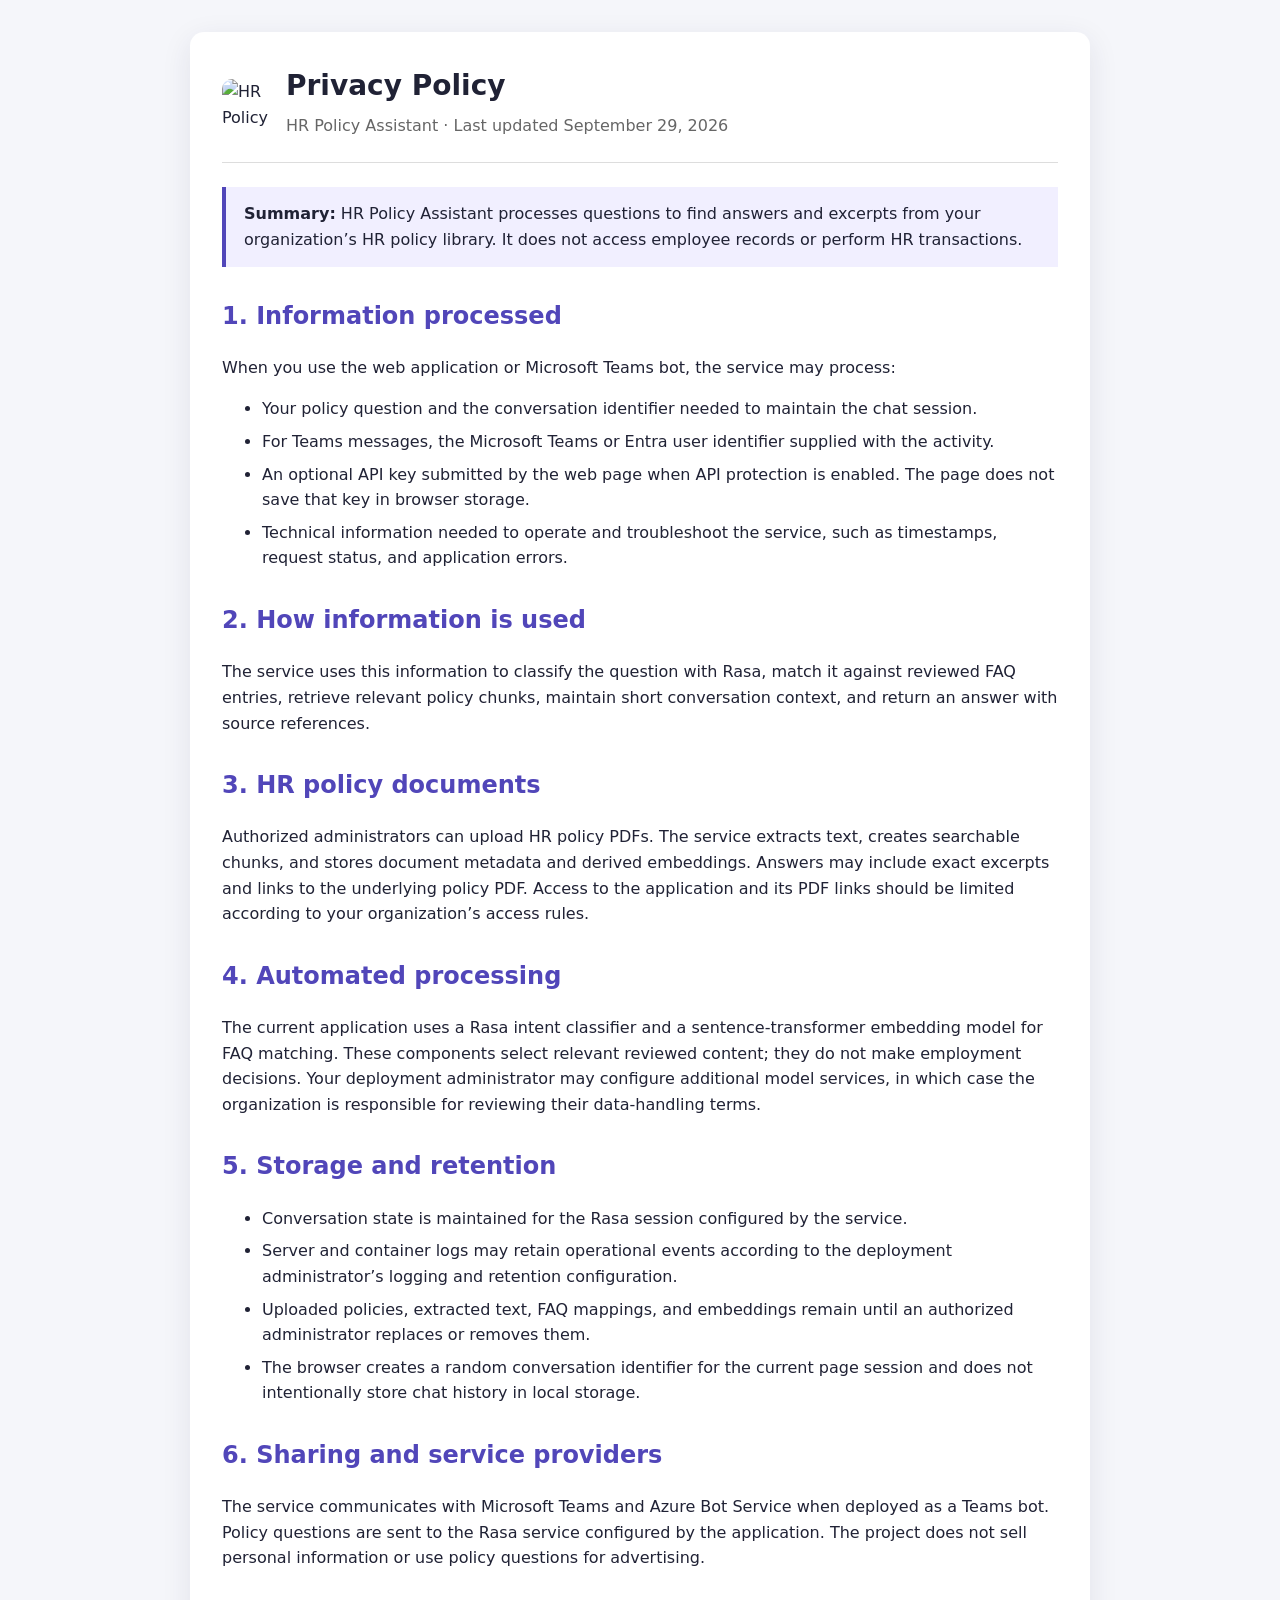
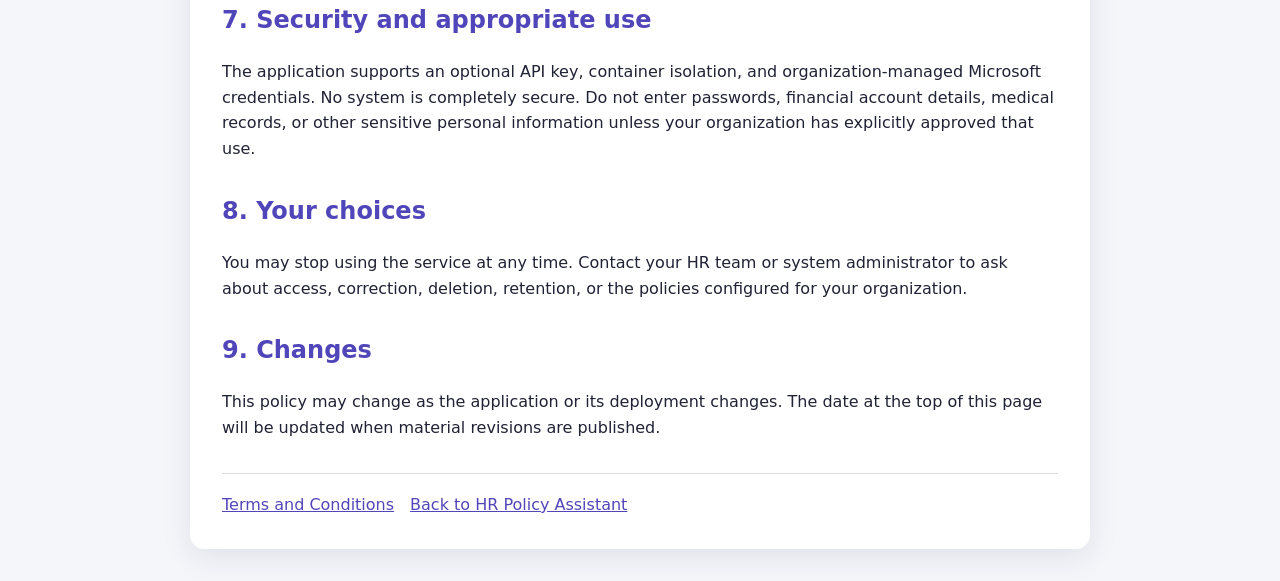
==== teams_app/web_package/html/privacy.html @ 440dc737 "teams_workflow added" ====
<!doctype html>
<html lang="en">
<head>
<meta charset="utf-8">
<meta name="viewport" content="width=device-width,initial-scale=1">
<title>Privacy Policy - HR Policy Assistant</title>
<style>
:root{font:16px/1.6 system-ui,sans-serif;color:#202235;background:#f5f6fa}*{box-sizing:border-box}body{margin:0}.page{max-width:900px;margin:32px auto;padding:32px;background:#fff;border-radius:14px;box-shadow:0 8px 30px #25254a18}header{display:flex;gap:16px;align-items:center;border-bottom:1px solid #ddd;padding-bottom:20px}.logo{width:48px;height:48px;border-radius:10px}h1{margin:0;font-size:28px}h2{margin-top:30px;color:#5146b9}.updated{margin:4px 0;color:#666}.notice{background:#f1efff;border-left:4px solid #5146b9;padding:14px 18px;margin:24px 0}li{margin:7px 0}a{color:#5146b9}footer{border-top:1px solid #ddd;margin-top:32px;padding-top:18px}.actions{display:flex;gap:16px;flex-wrap:wrap}@media(max-width:600px){.page{margin:0;border-radius:0;padding:22px}}
</style>
</head>
<body><main class="page">
<header><img class="logo" src="/app-package/color.png" alt="HR Policy Assistant logo"><div><h1>Privacy Policy</h1><p class="updated">HR Policy Assistant · Last updated September 29, 2026</p></div></header>
<div class="notice"><strong>Summary:</strong> HR Policy Assistant processes questions to find answers and excerpts from your organization’s HR policy library. It does not access employee records or perform HR transactions.</div>

<h2>1. Information processed</h2>
<p>When you use the web application or Microsoft Teams bot, the service may process:</p>
<ul>
<li>Your policy question and the conversation identifier needed to maintain the chat session.</li>
<li>For Teams messages, the Microsoft Teams or Entra user identifier supplied with the activity.</li>
<li>An optional API key submitted by the web page when API protection is enabled. The page does not save that key in browser storage.</li>
<li>Technical information needed to operate and troubleshoot the service, such as timestamps, request status, and application errors.</li>
</ul>

<h2>2. How information is used</h2>
<p>The service uses this information to classify the question with Rasa, match it against reviewed FAQ entries, retrieve relevant policy chunks, maintain short conversation context, and return an answer with source references.</p>

<h2>3. HR policy documents</h2>
<p>Authorized administrators can upload HR policy PDFs. The service extracts text, creates searchable chunks, and stores document metadata and derived embeddings. Answers may include exact excerpts and links to the underlying policy PDF. Access to the application and its PDF links should be limited according to your organization’s access rules.</p>

<h2>4. Automated processing</h2>
<p>The current application uses a Rasa intent classifier and a sentence-transformer embedding model for FAQ matching. These components select relevant reviewed content; they do not make employment decisions. Your deployment administrator may configure additional model services, in which case the organization is responsible for reviewing their data-handling terms.</p>

<h2>5. Storage and retention</h2>
<ul>
<li>Conversation state is maintained for the Rasa session configured by the service.</li>
<li>Server and container logs may retain operational events according to the deployment administrator’s logging and retention configuration.</li>
<li>Uploaded policies, extracted text, FAQ mappings, and embeddings remain until an authorized administrator replaces or removes them.</li>
<li>The browser creates a random conversation identifier for the current page session and does not intentionally store chat history in local storage.</li>
</ul>

<h2>6. Sharing and service providers</h2>
<p>The service communicates with Microsoft Teams and Azure Bot Service when deployed as a Teams bot. Policy questions are sent to the Rasa service configured by the application. The project does not sell personal information or use policy questions for advertising.</p>

<h2>7. Security and appropriate use</h2>
<p>The application supports an optional API key, container isolation, and organization-managed Microsoft credentials. No system is completely secure. Do not enter passwords, financial account details, medical records, or other sensitive personal information unless your organization has explicitly approved that use.</p>

<h2>8. Your choices</h2>
<p>You may stop using the service at any time. Contact your HR team or system administrator to ask about access, correction, deletion, retention, or the policies configured for your organization.</p>

<h2>9. Changes</h2>
<p>This policy may change as the application or its deployment changes. The date at the top of this page will be updated when material revisions are published.</p>

<footer><nav class="actions" aria-label="Legal navigation"><a href="/terms-n-conditions">Terms and Conditions</a><a href="/">Back to HR Policy Assistant</a></nav></footer>
</main></body></html>
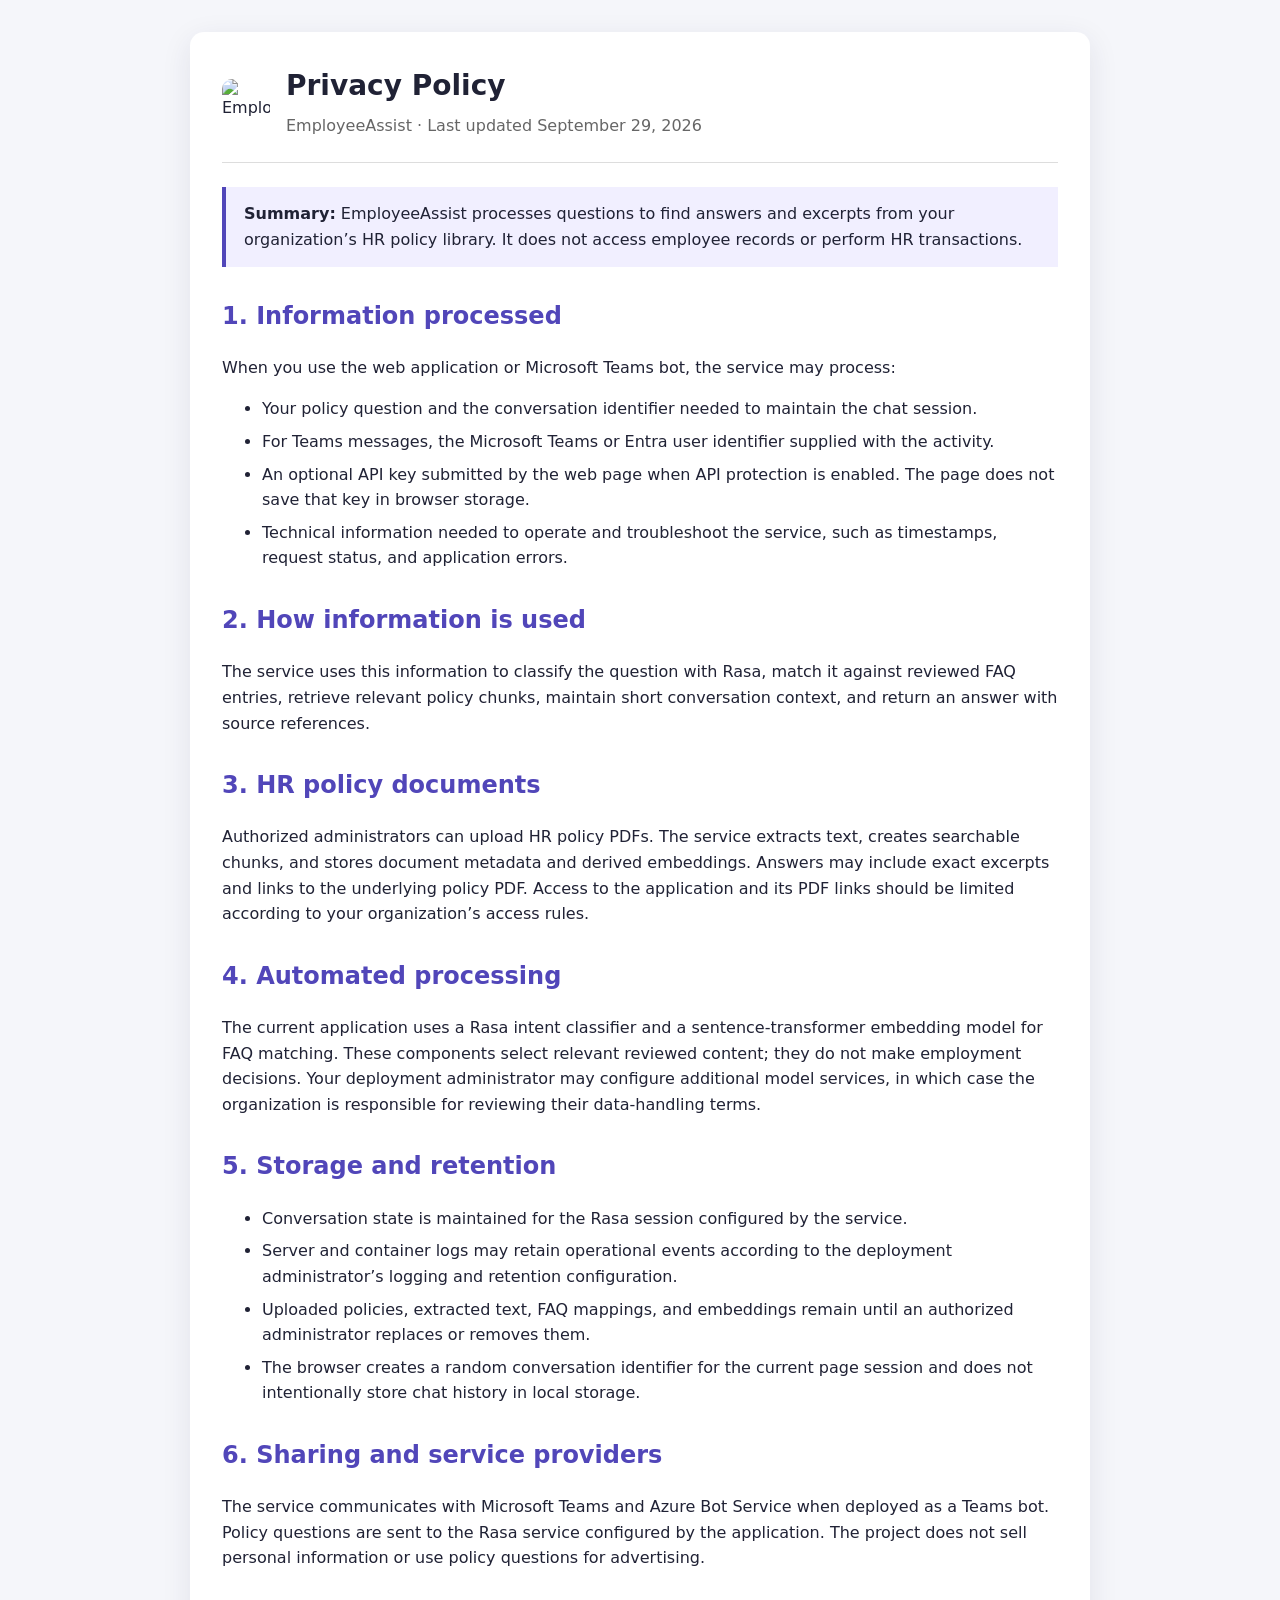
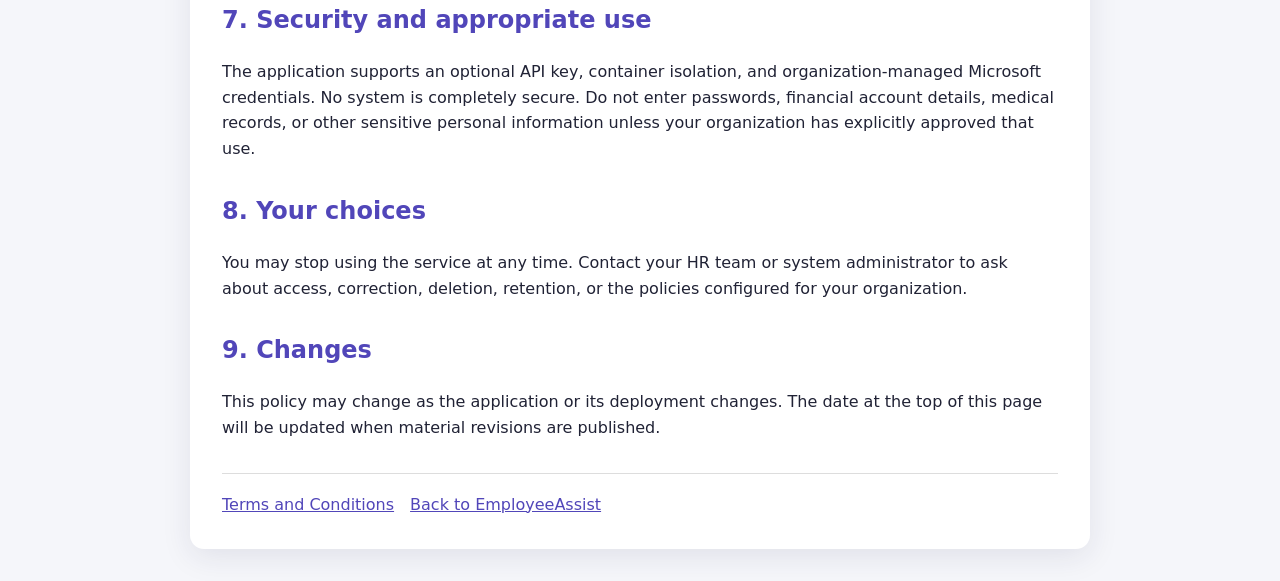
==== commit 4ae4f395: "updated name & color png files" ====
--- a/teams_app/web_package/html/privacy.html
+++ b/teams_app/web_package/html/privacy.html
@@ -3,14 +3,14 @@
 <head>
 <meta charset="utf-8">
 <meta name="viewport" content="width=device-width,initial-scale=1">
-<title>Privacy Policy - HR Policy Assistant</title>
+<title>Privacy Policy - EmployeeAssist</title>
 <style>
 :root{font:16px/1.6 system-ui,sans-serif;color:#202235;background:#f5f6fa}*{box-sizing:border-box}body{margin:0}.page{max-width:900px;margin:32px auto;padding:32px;background:#fff;border-radius:14px;box-shadow:0 8px 30px #25254a18}header{display:flex;gap:16px;align-items:center;border-bottom:1px solid #ddd;padding-bottom:20px}.logo{width:48px;height:48px;border-radius:10px}h1{margin:0;font-size:28px}h2{margin-top:30px;color:#5146b9}.updated{margin:4px 0;color:#666}.notice{background:#f1efff;border-left:4px solid #5146b9;padding:14px 18px;margin:24px 0}li{margin:7px 0}a{color:#5146b9}footer{border-top:1px solid #ddd;margin-top:32px;padding-top:18px}.actions{display:flex;gap:16px;flex-wrap:wrap}@media(max-width:600px){.page{margin:0;border-radius:0;padding:22px}}
 </style>
 </head>
 <body><main class="page">
-<header><img class="logo" src="/app-package/color.png" alt="HR Policy Assistant logo"><div><h1>Privacy Policy</h1><p class="updated">HR Policy Assistant · Last updated September 29, 2026</p></div></header>
-<div class="notice"><strong>Summary:</strong> HR Policy Assistant processes questions to find answers and excerpts from your organization’s HR policy library. It does not access employee records or perform HR transactions.</div>
+<header><img class="logo" src="/app-package/color.png" alt="EmployeeAssist logo"><div><h1>Privacy Policy</h1><p class="updated">EmployeeAssist · Last updated September 29, 2026</p></div></header>
+<div class="notice"><strong>Summary:</strong> EmployeeAssist processes questions to find answers and excerpts from your organization’s HR policy library. It does not access employee records or perform HR transactions.</div>
 
 <h2>1. Information processed</h2>
 <p>When you use the web application or Microsoft Teams bot, the service may process:</p>
@@ -50,5 +50,5 @@
 <h2>9. Changes</h2>
 <p>This policy may change as the application or its deployment changes. The date at the top of this page will be updated when material revisions are published.</p>
 
-<footer><nav class="actions" aria-label="Legal navigation"><a href="/terms-n-conditions">Terms and Conditions</a><a href="/">Back to HR Policy Assistant</a></nav></footer>
+<footer><nav class="actions" aria-label="Legal navigation"><a href="/terms-n-conditions">Terms and Conditions</a><a href="/">Back to EmployeeAssist</a></nav></footer>
 </main></body></html>
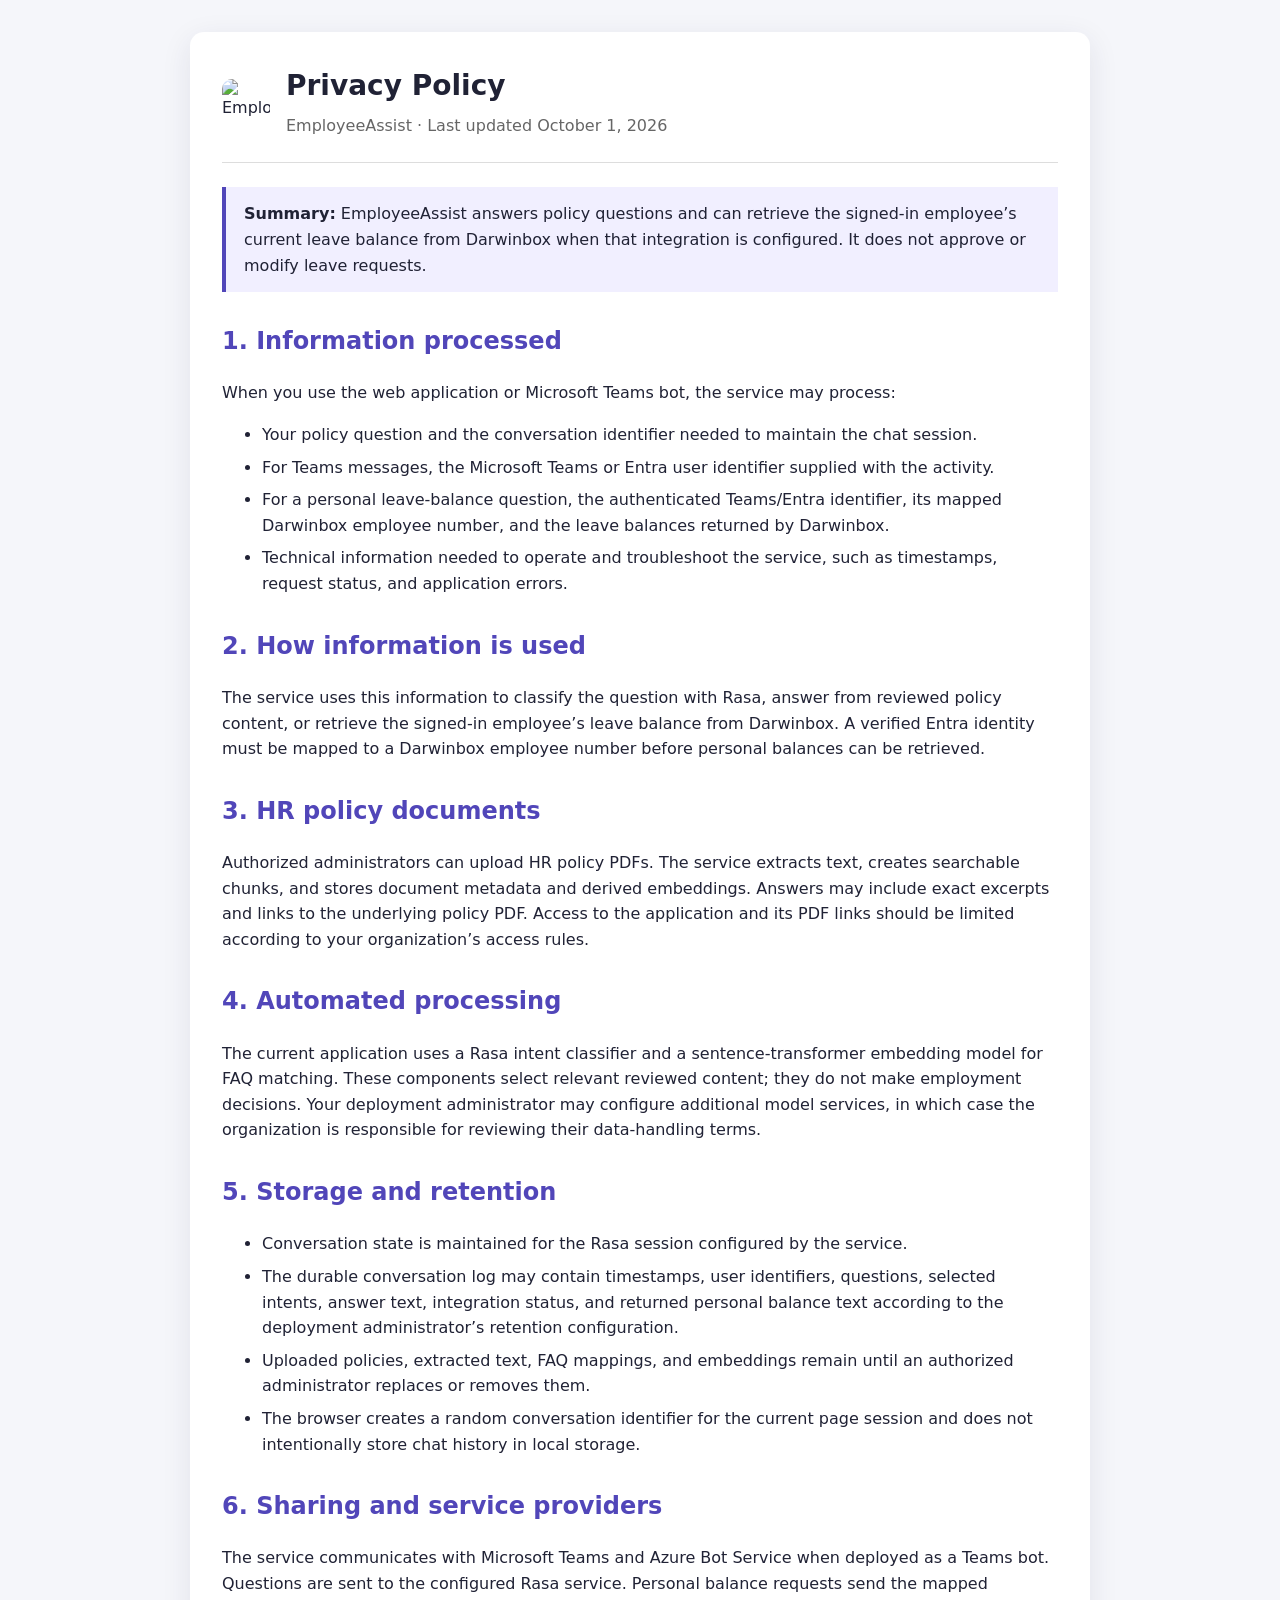
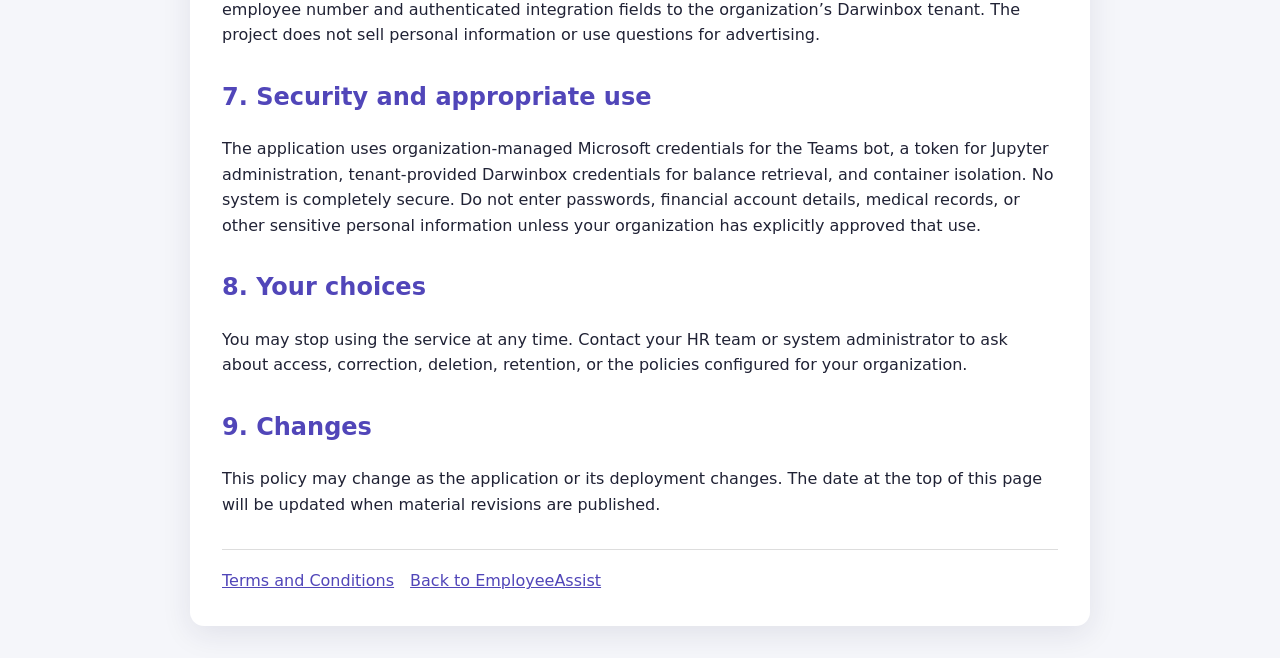
==== commit 59df4918: "api changes" ====
--- a/teams_app/web_package/html/privacy.html
+++ b/teams_app/web_package/html/privacy.html
@@ -9,20 +9,20 @@
 </style>
 </head>
 <body><main class="page">
-<header><img class="logo" src="/app-package/color.png" alt="EmployeeAssist logo"><div><h1>Privacy Policy</h1><p class="updated">EmployeeAssist · Last updated September 29, 2026</p></div></header>
-<div class="notice"><strong>Summary:</strong> EmployeeAssist processes questions to find answers and excerpts from your organization’s HR policy library. It does not access employee records or perform HR transactions.</div>
+<header><img class="logo" src="/app-package/color.png" alt="EmployeeAssist logo"><div><h1>Privacy Policy</h1><p class="updated">EmployeeAssist · Last updated October 1, 2026</p></div></header>
+<div class="notice"><strong>Summary:</strong> EmployeeAssist answers policy questions and can retrieve the signed-in employee’s current leave balance from Darwinbox when that integration is configured. It does not approve or modify leave requests.</div>
 
 <h2>1. Information processed</h2>
 <p>When you use the web application or Microsoft Teams bot, the service may process:</p>
 <ul>
 <li>Your policy question and the conversation identifier needed to maintain the chat session.</li>
 <li>For Teams messages, the Microsoft Teams or Entra user identifier supplied with the activity.</li>
-<li>An optional API key submitted by the web page when API protection is enabled. The page does not save that key in browser storage.</li>
+<li>For a personal leave-balance question, the authenticated Teams/Entra identifier, its mapped Darwinbox employee number, and the leave balances returned by Darwinbox.</li>
 <li>Technical information needed to operate and troubleshoot the service, such as timestamps, request status, and application errors.</li>
 </ul>
 
 <h2>2. How information is used</h2>
-<p>The service uses this information to classify the question with Rasa, match it against reviewed FAQ entries, retrieve relevant policy chunks, maintain short conversation context, and return an answer with source references.</p>
+<p>The service uses this information to classify the question with Rasa, answer from reviewed policy content, or retrieve the signed-in employee’s leave balance from Darwinbox. A verified Entra identity must be mapped to a Darwinbox employee number before personal balances can be retrieved.</p>
 
 <h2>3. HR policy documents</h2>
 <p>Authorized administrators can upload HR policy PDFs. The service extracts text, creates searchable chunks, and stores document metadata and derived embeddings. Answers may include exact excerpts and links to the underlying policy PDF. Access to the application and its PDF links should be limited according to your organization’s access rules.</p>
@@ -33,16 +33,16 @@
 <h2>5. Storage and retention</h2>
 <ul>
 <li>Conversation state is maintained for the Rasa session configured by the service.</li>
-<li>Server and container logs may retain operational events according to the deployment administrator’s logging and retention configuration.</li>
+<li>The durable conversation log may contain timestamps, user identifiers, questions, selected intents, answer text, integration status, and returned personal balance text according to the deployment administrator’s retention configuration.</li>
 <li>Uploaded policies, extracted text, FAQ mappings, and embeddings remain until an authorized administrator replaces or removes them.</li>
 <li>The browser creates a random conversation identifier for the current page session and does not intentionally store chat history in local storage.</li>
 </ul>
 
 <h2>6. Sharing and service providers</h2>
-<p>The service communicates with Microsoft Teams and Azure Bot Service when deployed as a Teams bot. Policy questions are sent to the Rasa service configured by the application. The project does not sell personal information or use policy questions for advertising.</p>
+<p>The service communicates with Microsoft Teams and Azure Bot Service when deployed as a Teams bot. Questions are sent to the configured Rasa service. Personal balance requests send the mapped employee number and authenticated integration fields to the organization’s Darwinbox tenant. The project does not sell personal information or use questions for advertising.</p>
 
 <h2>7. Security and appropriate use</h2>
-<p>The application supports an optional API key, container isolation, and organization-managed Microsoft credentials. No system is completely secure. Do not enter passwords, financial account details, medical records, or other sensitive personal information unless your organization has explicitly approved that use.</p>
+<p>The application uses organization-managed Microsoft credentials for the Teams bot, a token for Jupyter administration, tenant-provided Darwinbox credentials for balance retrieval, and container isolation. No system is completely secure. Do not enter passwords, financial account details, medical records, or other sensitive personal information unless your organization has explicitly approved that use.</p>
 
 <h2>8. Your choices</h2>
 <p>You may stop using the service at any time. Contact your HR team or system administrator to ask about access, correction, deletion, retention, or the policies configured for your organization.</p>
